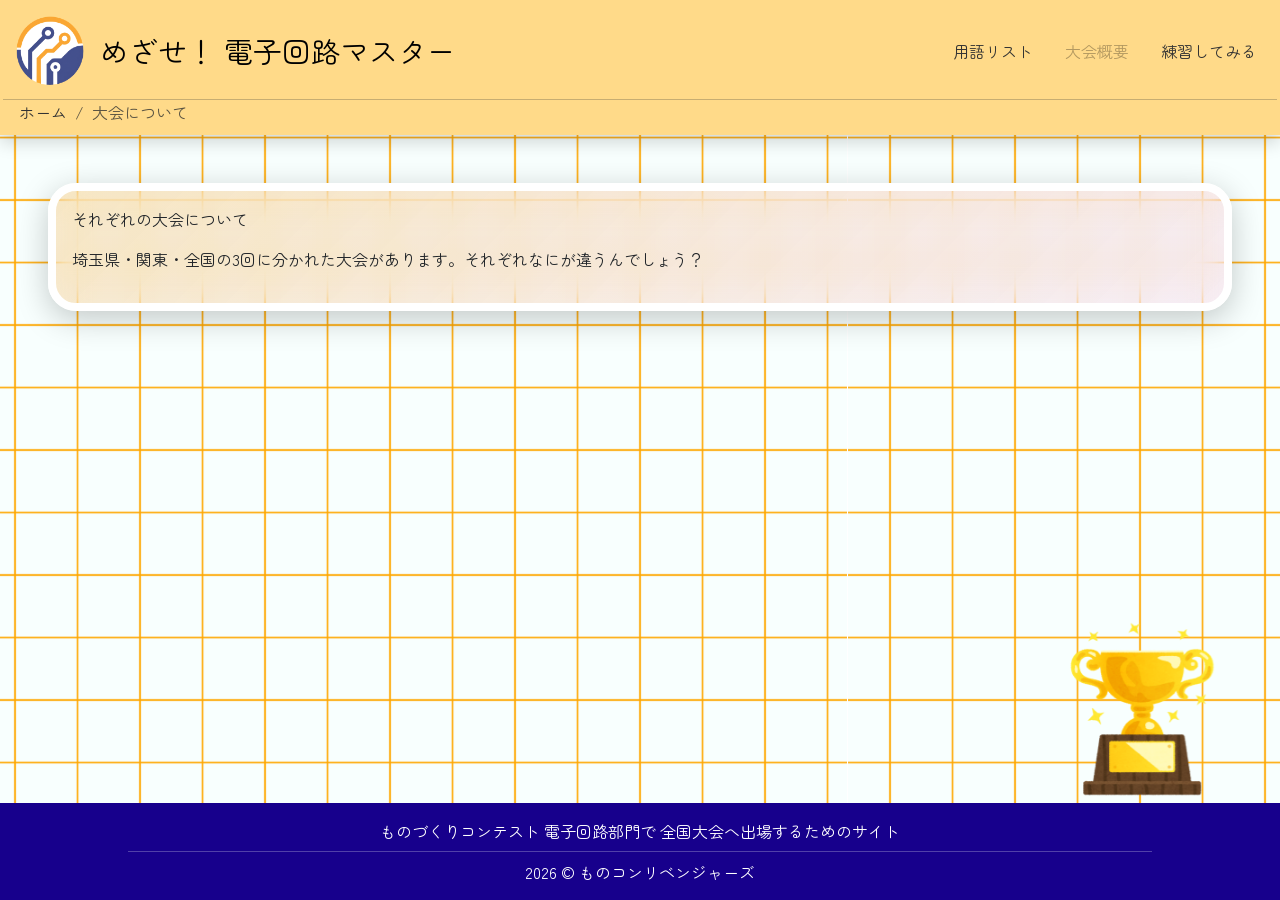
==== competition/index.html @ 242eff09 "初回公開" ====
<!DOCTYPE html>
<html lang="ja">

<head>
<meta charset="UTF-8">
<meta name="viewport" content="width=device-width, initial-scale=1.0">

<title>大会概要</title>

<link rel="icon" href="image/icon.ico" sizes="any">
<link rel="apple-touch-icon" href="image/icon.ico">

<link rel="preconnect" href="https://fonts.googleapis.com">
<link rel="preconnect" href="https://fonts.gstatic.com" crossorigin>
<link href="https://fonts.googleapis.com/css2?family=Zen+Maru+Gothic:wght@400;500;700&display=swap" rel="stylesheet">

<link href="https://cdn.jsdelivr.net/npm/bootstrap@5.3.8/dist/css/bootstrap.min.css"
      rel="stylesheet"
      integrity="sha384-sRIl4kxILFvY47J16cr9ZwB07vP4J8+LH7qKQnuqkuIAvNWLzeN8tE5YBujZqJLB"
      crossorigin="anonymous">
<link rel="stylesheet" href="../css/common.css">
<link rel="stylesheet" href="../css/index.css">
</head>

<body class="d-flex flex-column min-vh-100">

<header id="header" class="sticky-top shadow">
    <!-- Navbar -->
    <nav class="navbar navbar-expand-lg" data-bs-theme="light" >
        <div class="container-fluid">
            <a class="logos navbar-brand" href="../index.html">
                <img src="../image/icon.png" alt="site_logo" class="site-logo img-fluid">
                <span class="logo-text">めざせ！ 電子回路マスター</span>
            </a>

            <!-- スマホ用ハンバーガーメニュー -->
            <button
                class="navbar-toggler"
                type="button"
                data-bs-toggle="collapse"
                data-bs-target="#navbarNav"
                aria-controls="navbarNav"
                aria-expanded="false"
                aria-label="ナビゲーションを開閉"
            >
                <span class="navbar-toggler-icon"></span>
            </button>

            <div class="collapse navbar-collapse" id="navbarNav" >
                <ul class="navbar-nav  ms-auto gap-3">
                    <li class="nav-item">
                        <a class="nav-link header-link" href="../tech/index.html">
                            用語リスト
                        </a>
                    </li>
                    <li class="nav-item">
                        <a class="nav-link header-link disabled" href="competition/index.html">
                            大会概要
                        </a>
                    </li>
                    <li class="nav-item">
                        <a class="nav-link header-link" href="../game/index.html">
                            練習してみる
                        </a>
                    </li>
                </ul>
            </div>
        </div>
    </nav>

    <hr>

    <!-- パンくずリスト -->
    <nav aria-label="breadcrumb" class="mx-3 mb-2" data-bs-theme="light" >
        <ol class="breadcrumb mb-0">
            <li class="breadcrumb-item">
                <a class="header-link" href="../index.html">
                    ホーム
                </a>
            </li>
            <li class="breadcrumb-item active" aria-current="page">
                大会について
            </li>
        </ol>
    </nav>
</header>

<div class="background">
    <div class="decoration-image">
        <img src="../image/decoration-image/victory.png">
    </div>
</div>

<main class="flex-grow-1">

<div class="section-card p-3 black">
    <p>それぞれの大会について</p>
    <p>埼玉県・関東・全国の3回に分かれた大会があります。それぞれなにが違うんでしょう？</p>
</div>


<button type="button" id="page-top">↑</button>

</main>


<footer>
    <div>
        <p class="mt-3 mb-0">
            <span>ものづくりコンテスト 電子回路部門で</span>
            <span>全国大会へ出場するためのサイト</span>
        </p>
    </div>
    
    <hr>

    <!-- コピーライト -->
    <p class="border-light w-75 mx-auto my-0 pb-3 text-white text-center mod-copyright">
        2026 &copy; ものコンリベンジャーズ
    </p>
</footer>

<script src="https://cdn.jsdelivr.net/npm/bootstrap@5.3.8/dist/js/bootstrap.bundle.min.js"
    integrity="sha384-FKyoEForCGlyvwx9Hj09JcYn3nv7wiPVlz7YYwJrWVcXK/BmnVDxM+D2scQbITxI" 
    crossorigin="anonymous"></script>
<script src="../js/common.js"></script>

</body>

</html>
---- css/common.css ----
html {
    overflow-y: scroll;
}
body {
    font-family: "Zen Maru Gothic", sans-serif;
}

header {
    top: 0;
    width: 100%;

    background: #ffda89;
    text-align: center;
    z-index: 2048; /*最前面にしたいだけなので数字は適当。大きければなんでも良い*/
    overflow: visible;

    box-shadow: #000;
    padding: 3px;
}
header .logos {
    display: flex;
    align-items: center;
    font-size: 1.8rem;
}
.logo-text {
    margin-left: 15px;
}
header hr {
    margin: 0;
}
header .site-logo {
    width: auto;
    height: 70px;
}
.header-link {
    color: #333;
    text-decoration: none;
}
.header-link:hover {
    color: #666;
    text-decoration: underline;
}

header.small {
    padding: 0;
}
header.small .navbar {
    padding: 0;
    margin: 0;
}
header.small .logos {
    font-size: 25px;
}
header.small .site-logo {
    height: 40px;
}
header.small hr {
    display: none;
} 
header.small .breadcrumb {
    display: none;
}

.background {
    position: fixed;
    inset: 0;

    background-image: url("../image/background.png");
    background-size: cover;
    background-position: center;
    background-repeat: no-repeat;


    z-index: -2;
}

.decoration-image {
    position: fixed;
    right: 60px;
    bottom: 100px;

    z-index: -1;
    pointer-events: none;
}
.decoration-image img {
    width: auto;
    height: 20vh;
}

#page-top {
    display: none;

    position: sticky;
    bottom: 20px;
    margin-left: auto;
    margin-right: 20px;

    width: 4rem;
    height: 4rem;

    border-color: #000000;
    border-radius: 50%;

    font-size: 2rem;

    filter: drop-shadow(0 0 0.5rem #e26822);
}

footer {
    width: 100%;
    background: #17008C;
    color: white;
    text-align: center;
    overflow: visible;

    margin-top: 20px;
    
    box-shadow: #000;
}
footer hr {
    width: 80%;
    margin: 8px auto;
}


/* スマホ用レスポンシブ */
@media (max-width: 768px) {
    .site-logo {
        width: auto;
        height: 50px;
    }
    .logo-text {
        font-size: 20px;
        display: flex;
        flex-direction: column;
        align-items: flex-start;
    }

    header.small .logo-text {
        font-size: 15px;
    }

    footer p {
        display: flex;
        flex-direction: column;

    }

    .decoration-image {
        display: flex;
        justify-content: center;
    }
}
---- css/index.css ----
.container,
.container-fluid,
.container-xxl,
.container-xl,
.container-lg,
.container-md,
.container-sm {
  --bs-gutter-x: 1.5rem;
  --bs-gutter-y: 0;
  width: 100%;
  padding-right: calc(var(--bs-gutter-x) * 0.5);
  padding-left: calc(var(--bs-gutter-x) * 0.5);
  margin-right: auto;
  margin-left: auto;
}

.carousel {
  border: 0.5rem solid rgb(12, 0, 68);

   box-shadow: #000;
}

.section-card {
  background: linear-gradient(
      135deg,
      rgba(241, 153, 20, 0.2),
      rgba(233, 92, 198, 0.1)
  );

  backdrop-filter: blur(18px);
  -webkit-backdrop-filter: blur(18px);

  border: 0.5rem solid rgb(255, 255, 255);
  border-radius: 28px;

  box-shadow: 0 8px 32px rgba(0, 0, 0, 0.22);

  padding: 1rem;
  margin: 3rem;
}

.page-section {
  padding: 6rem 0;
}
.page-section h2.section-heading, .page-section .section-heading.h2 {
  font-size: 2.5rem;
  margin-top: 0;
  margin-bottom: 1rem;
  color: #000
}
.page-section h3.section-subheading, .page-section .section-subheading.h3 {
  font-size: 1rem;
  font-weight: 400;
  margin-bottom: 4rem;
  color: #000
}

.timeline {
  position: relative;
  padding: 0;
  list-style: none;
}
.timeline:before {
  position: absolute;
  top: 0;
  bottom: 0;
  left: 40px;
  width: 3px;
  margin-left: -1.5px;
  content: "";
  background-color: #254d75;
}
.timeline > li {
  position: relative;
  min-height: 50px;
  margin-bottom: 50px;
}
.timeline > li:after, .timeline > li:before {
  display: table;
  content: " ";
}
.timeline > li:after {
  clear: both;
}
.timeline > li .timeline-panel {
  position: relative;
  float: right;
  width: 100%;
  padding: 0 20px 0 100px;
  text-align: left;
}
.timeline > li .timeline-panel:before {
  right: auto;
  left: -15px;
  border-right-width: 15px;
  border-left-width: 0;
}
.timeline > li .timeline-panel:after {
  right: auto;
  left: -14px;
  border-right-width: 14px;
  border-left-width: 0;
}
.timeline > li .timeline-image {
  position: absolute;
  z-index: 100;
  left: 0;
  width: 80px;
  height: 80px;
  margin-left: 0;
  text-align: center;
  color: rgb(255, 255, 255);
  border: 7px solid #254d75;
  border-radius: 100%;
  background-color: #ffc061;
}
.timeline > li .timeline-image h4, .timeline > li .timeline-image .h4 {
  font-size: 10px;
  line-height: 14px;
  margin-top: 12px;
}
.timeline > li.timeline-inverted > .timeline-panel {
  float: right;
  padding: 0 20px 0 100px;
  text-align: left;
}
.timeline > li.timeline-inverted > .timeline-panel:before {
  right: auto;
  left: -15px;
  border-right-width: 15px;
  border-left-width: 0;
}
.timeline > li.timeline-inverted > .timeline-panel:after {
  right: auto;
  left: -14px;
  border-right-width: 14px;
  border-left-width: 0;
}
.timeline > li:last-child {
  margin-bottom: 0;
}
.timeline .timeline-heading h4, .timeline .timeline-heading .h4 {
  margin-top: 0;
  color: inherit;
}
.timeline .timeline-heading h4.subheading, .timeline .timeline-heading .subheading.h4 {
  text-transform: none;
}
.timeline .timeline-body > ul,
.timeline .timeline-body > p {
  margin-bottom: 0;
}
@media (min-width: 768px) {
  .timeline:before {
    left: 50%;
  }
  .timeline > li {
    min-height: 100px;
    margin-bottom: 100px;
  }
  .timeline > li .timeline-panel {
    float: left;
    width: 41%;
    padding: 0 20px 20px 30px;
    text-align: right;
  }
  .timeline > li .timeline-image {
    left: 50%;
    width: 100px;
    height: 100px;
    margin-left: -50px;
  }
  .timeline > li .timeline-image h4, .timeline > li .timeline-image .h4 {
    font-size: 13px;
    line-height: 18px;
    margin-top: 16px;
  }
  .timeline > li.timeline-inverted > .timeline-panel {
    float: right;
    padding: 0 30px 20px 20px;
    text-align: left;
  }
}
@media (min-width: 992px) {
  .timeline > li {
    min-height: 150px;
  }
  .timeline > li .timeline-panel {
    padding: 0 20px 20px;
  }
  .timeline > li .timeline-image {
    width: 150px;
    height: 150px;
    margin-left: -75px;
  }
  .timeline > li .timeline-image h4, .timeline > li .timeline-image .h4 {
    font-size: 18px;
    line-height: 26px;
    margin-top: 30px;
  }
  .timeline > li.timeline-inverted > .timeline-panel {
    padding: 0 20px 20px;
  }
}
@media (min-width: 1200px) {
  .timeline > li {
    min-height: 170px;
  }
  .timeline > li .timeline-panel {
    padding: 0 20px 20px 100px;
  }
  .timeline > li .timeline-image {
    width: 170px;
    height: 170px;
    margin-left: -85px;
  }
  .timeline > li .timeline-image h4, .timeline > li .timeline-image .h4 {
    margin-top: 40px;
  }
  .timeline > li.timeline-inverted > .timeline-panel {
    padding: 0 100px 20px 20px;
  }
}
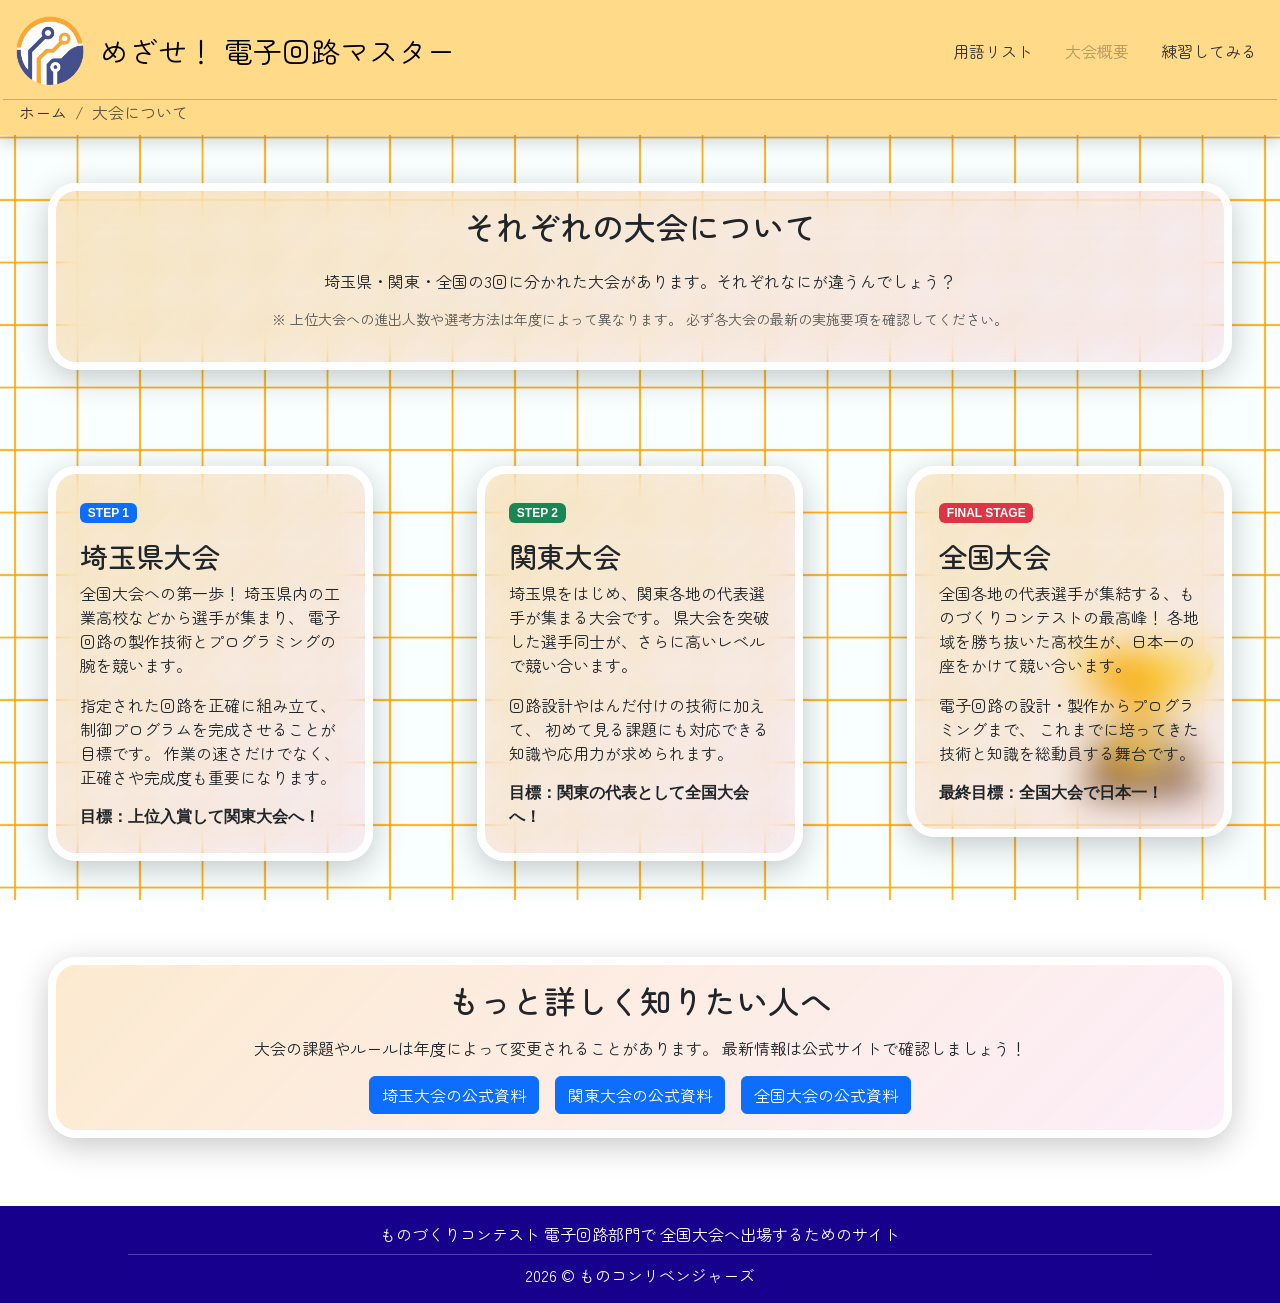
==== commit da773430: "ejlwa" ====
--- a/competition/index.html
+++ b/competition/index.html
@@ -7,8 +7,8 @@
 
 <title>大会概要</title>
 
-<link rel="icon" href="image/icon.ico" sizes="any">
-<link rel="apple-touch-icon" href="image/icon.ico">
+<link rel="icon" href="../image/icon.ico" sizes="any">
+<link rel="apple-touch-icon" href="../image/icon.ico">
 
 <link rel="preconnect" href="https://fonts.googleapis.com">
 <link rel="preconnect" href="https://fonts.gstatic.com" crossorigin>
@@ -93,10 +93,107 @@
 
 <main class="flex-grow-1">
 
-<div class="section-card p-3 black">
-    <p>それぞれの大会について</p>
+<div class="section-card p-3 black text-center">
+    <h2 class="pb-3">それぞれの大会について</h2>
     <p>埼玉県・関東・全国の3回に分かれた大会があります。それぞれなにが違うんでしょう？</p>
+    
+    <p class="small text-muted mt-3">
+        ※ 上位大会への進出人数や選考方法は年度によって異なります。
+        必ず各大会の最新の実施要項を確認してください。
+    </p>
 </div>
+
+
+<div class="row row-cols-1 row-cols-md-2 row-cols-lg-3 g-2">
+        <div class="col-12">
+            <div class="section-card p-4 black">
+                <span class="badge bg-primary mb-3">STEP 1</span>
+                <h3>埼玉県大会</h3>
+                <p>
+                    全国大会への第一歩！
+                    埼玉県内の工業高校などから選手が集まり、
+                    電子回路の製作技術とプログラミングの腕を競います。
+                </p>
+                <p>
+                    指定された回路を正確に組み立て、
+                    制御プログラムを完成させることが目標です。
+                    作業の速さだけでなく、正確さや完成度も重要になります。
+                </p>
+                <p class="mb-0 fw-bold">
+                    目標：上位入賞して関東大会へ！
+                </p>
+            </div>
+        </div>
+
+        <div class="col-12">
+            <div class="section-card p-4 black">
+                <span class="badge bg-success mb-3">STEP 2</span>
+                <h3>関東大会</h3>
+                <p>
+                    埼玉県をはじめ、関東各地の代表選手が集まる大会です。
+                    県大会を突破した選手同士が、さらに高いレベルで競い合います。
+                </p>
+                <p>
+                    回路設計やはんだ付けの技術に加えて、
+                    初めて見る課題にも対応できる知識や応用力が求められます。
+                </p>
+                <p class="mb-0 fw-bold">
+                    目標：関東の代表として全国大会へ！
+                </p>
+            </div>
+        </div>
+
+        <div class="col-12">
+            <div class="section-card p-4 black">
+                <span class="badge bg-danger mb-3">FINAL STAGE</span>
+                <h3>全国大会</h3>
+                <p>
+                    全国各地の代表選手が集結する、ものづくりコンテストの最高峰！
+                    各地域を勝ち抜いた高校生が、日本一の座をかけて競い合います。
+                </p>
+                <p>
+                    電子回路の設計・製作からプログラミングまで、
+                    これまでに培ってきた技術と知識を総動員する舞台です。
+                </p>
+                <p class="mb-0 fw-bold">
+                    最終目標：全国大会で日本一！
+                </p>
+            </div>
+        </div>
+</div>
+
+
+<!-- 公式情報 -->
+<section class="section-card my-5 text-center">
+    <h2 class="mb-3">もっと詳しく知りたい人へ</h2>
+    <p>
+        大会の課題やルールは年度によって変更されることがあります。
+        最新情報は公式サイトで確認しましょう！
+    </p>
+
+    <div class="d-flex flex-wrap justify-content-center gap-3">
+        <a href="https://www2.spec.ed.jp/krk/kogyo/saikouken/%E3%82%B3%E3%83%B3%E3%83%86%E3%82%B9%E3%83%88/%E3%82%82%E3%81%AE%E3%81%A5%E3%81%8F%E3%82%8A%E3%82%B3%E3%83%B3%E3%83%86%E3%82%B9%E3%83%88/%E9%9B%BB%E5%AD%90%E5%9B%9E%E8%B7%AF%E9%83%A8%E9%96%80"
+           target="_blank"
+           rel="noopener noreferrer"
+           class="btn btn-primary">
+            埼玉大会の公式資料
+        </a>
+
+        <a href="http://www.zenjouken.com/index.php?key=jouha3csm-146"
+           target="_blank"
+           rel="noopener noreferrer"
+           class="btn btn-primary">
+            関東大会の公式資料
+        </a>
+
+        <a href="https://zenkoukyo.or.jp/index_contest/mono_index/"
+           target="_blank"
+           rel="noopener noreferrer"
+           class="btn btn-primary">
+            全国大会の公式資料
+        </a>
+    </div>
+</section>
 
 
 <button type="button" id="page-top">↑</button>
